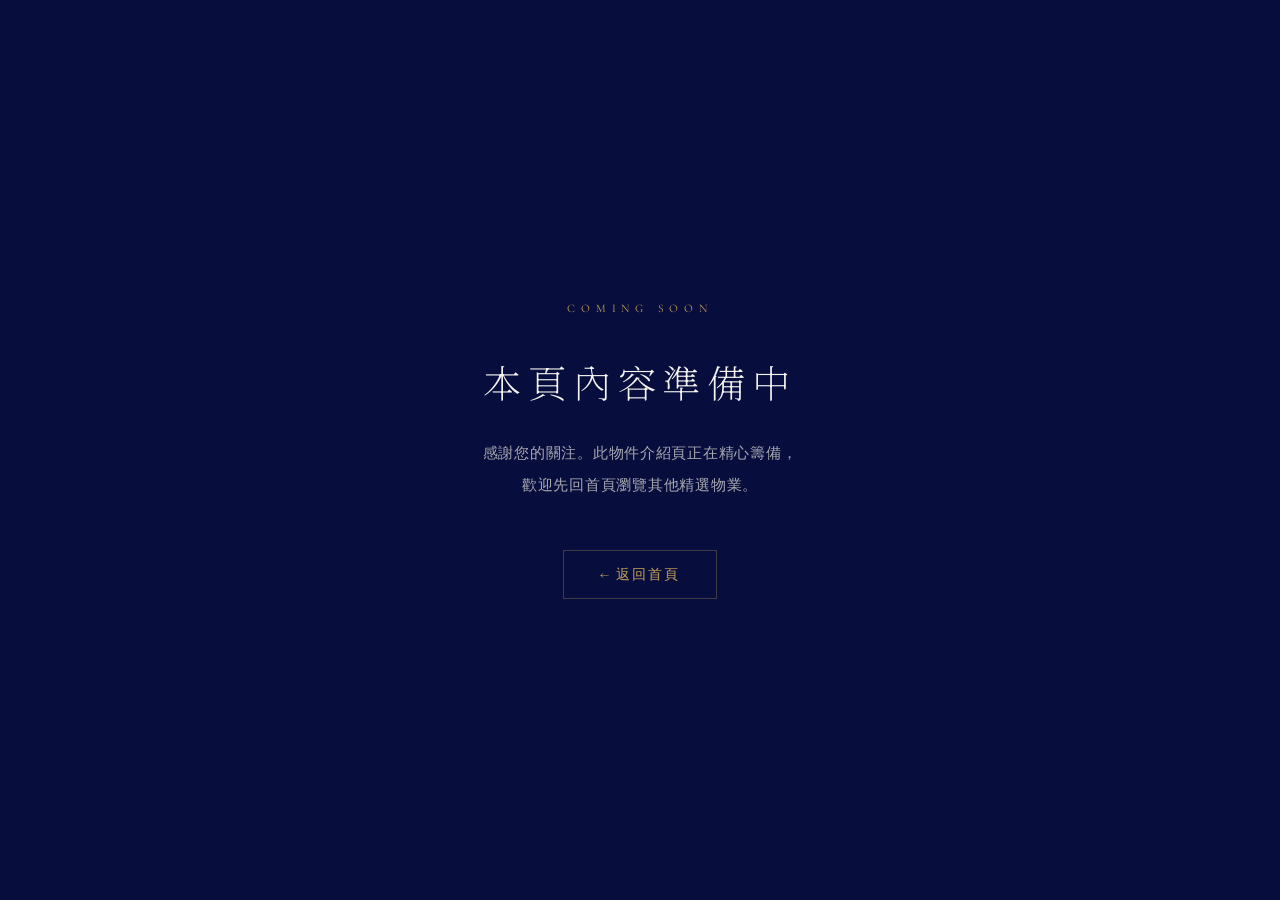
==== baotai/index.html @ d138c378 "Add files via upload" ====
<!DOCTYPE html>
<html lang="zh-Hant">
<head>
<meta charset="UTF-8">
<meta name="viewport" content="width=device-width, initial-scale=1.0">
<meta name="robots" content="noindex">
<title>準備中 — YUIMOM 精選物業</title>
<link rel="icon" href="../favicon.ico">
<link rel="preconnect" href="https://fonts.googleapis.com">
<link rel="preconnect" href="https://fonts.gstatic.com" crossorigin>
<link href="https://fonts.googleapis.com/css2?family=Noto+Serif+TC:wght@200;300;400&family=Cormorant+Garamond:wght@300;400&display=swap" rel="stylesheet">
<style>
  *,*::before,*::after{margin:0;padding:0;box-sizing:border-box}
  body{background:#070D3D;color:#e8e6e1;min-height:100vh;display:flex;align-items:center;justify-content:center;font-family:'Noto Serif TC',serif;text-align:center;padding:40px}
  .wrap{max-width:520px}
  .label{font-family:'Cormorant Garamond',serif;font-size:0.72rem;letter-spacing:0.5em;color:#c5a059;margin-bottom:36px}
  h1{font-weight:200;font-size:clamp(1.6rem,4vw,2.4rem);letter-spacing:0.18em;line-height:1.6;color:#f5f4f0;margin-bottom:24px}
  p{font-weight:200;font-size:0.92rem;line-height:2.2;color:#a8a8b0;letter-spacing:0.05em;margin-bottom:48px;font-family:'Noto Sans TC','PingFang TC',sans-serif}
  a{display:inline-block;font-family:'Cormorant Garamond',serif;font-size:0.88rem;letter-spacing:0.15em;color:#c5a059;text-decoration:none;border:1px solid rgba(197,160,89,0.3);padding:14px 36px;transition:all 0.4s}
  a:hover{background:rgba(197,160,89,0.08);border-color:#c5a059}
</style>
</head>
<body>
<div class="wrap">
  <div class="label">COMING SOON</div>
  <h1>本頁內容準備中</h1>
  <p>感謝您的關注。此物件介紹頁正在精心籌備，<br>歡迎先回首頁瀏覽其他精選物業。</p>
  <a href="../">← 返回首頁</a>
</div>
</body>
</html>
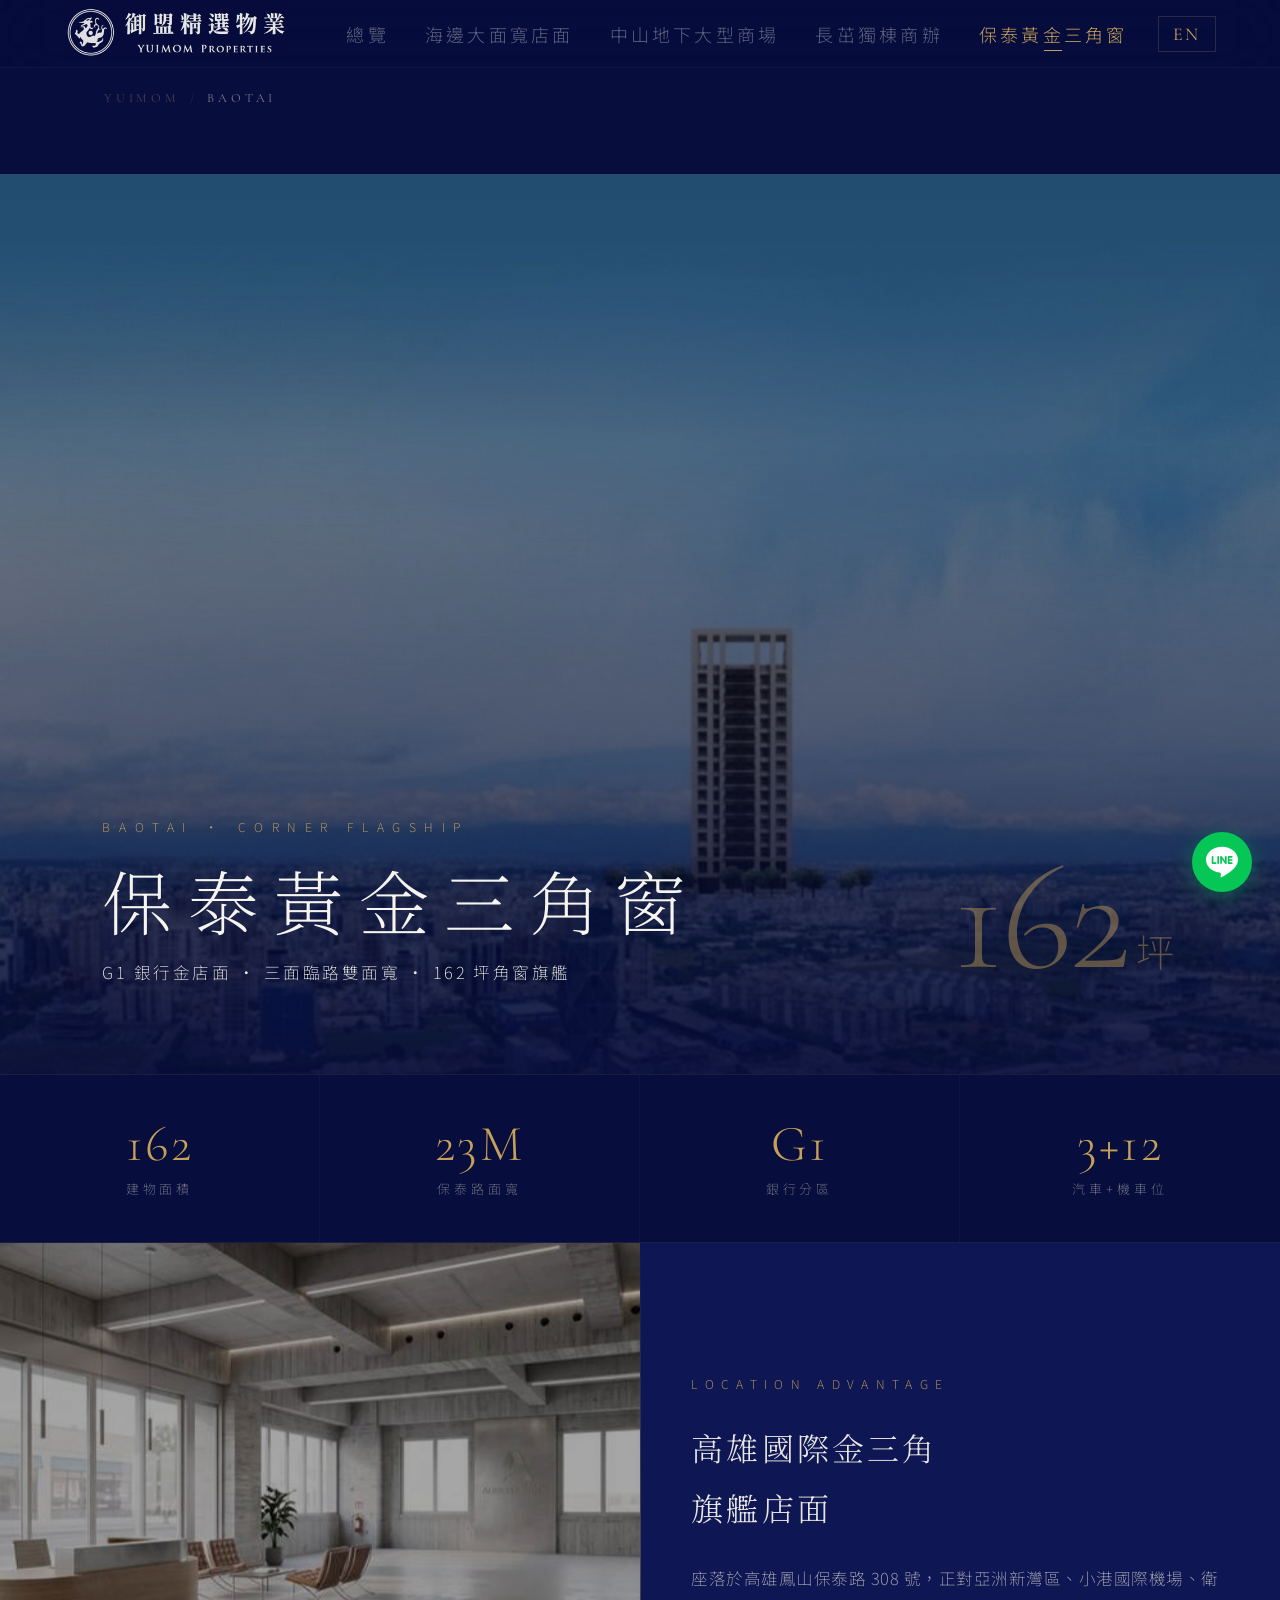
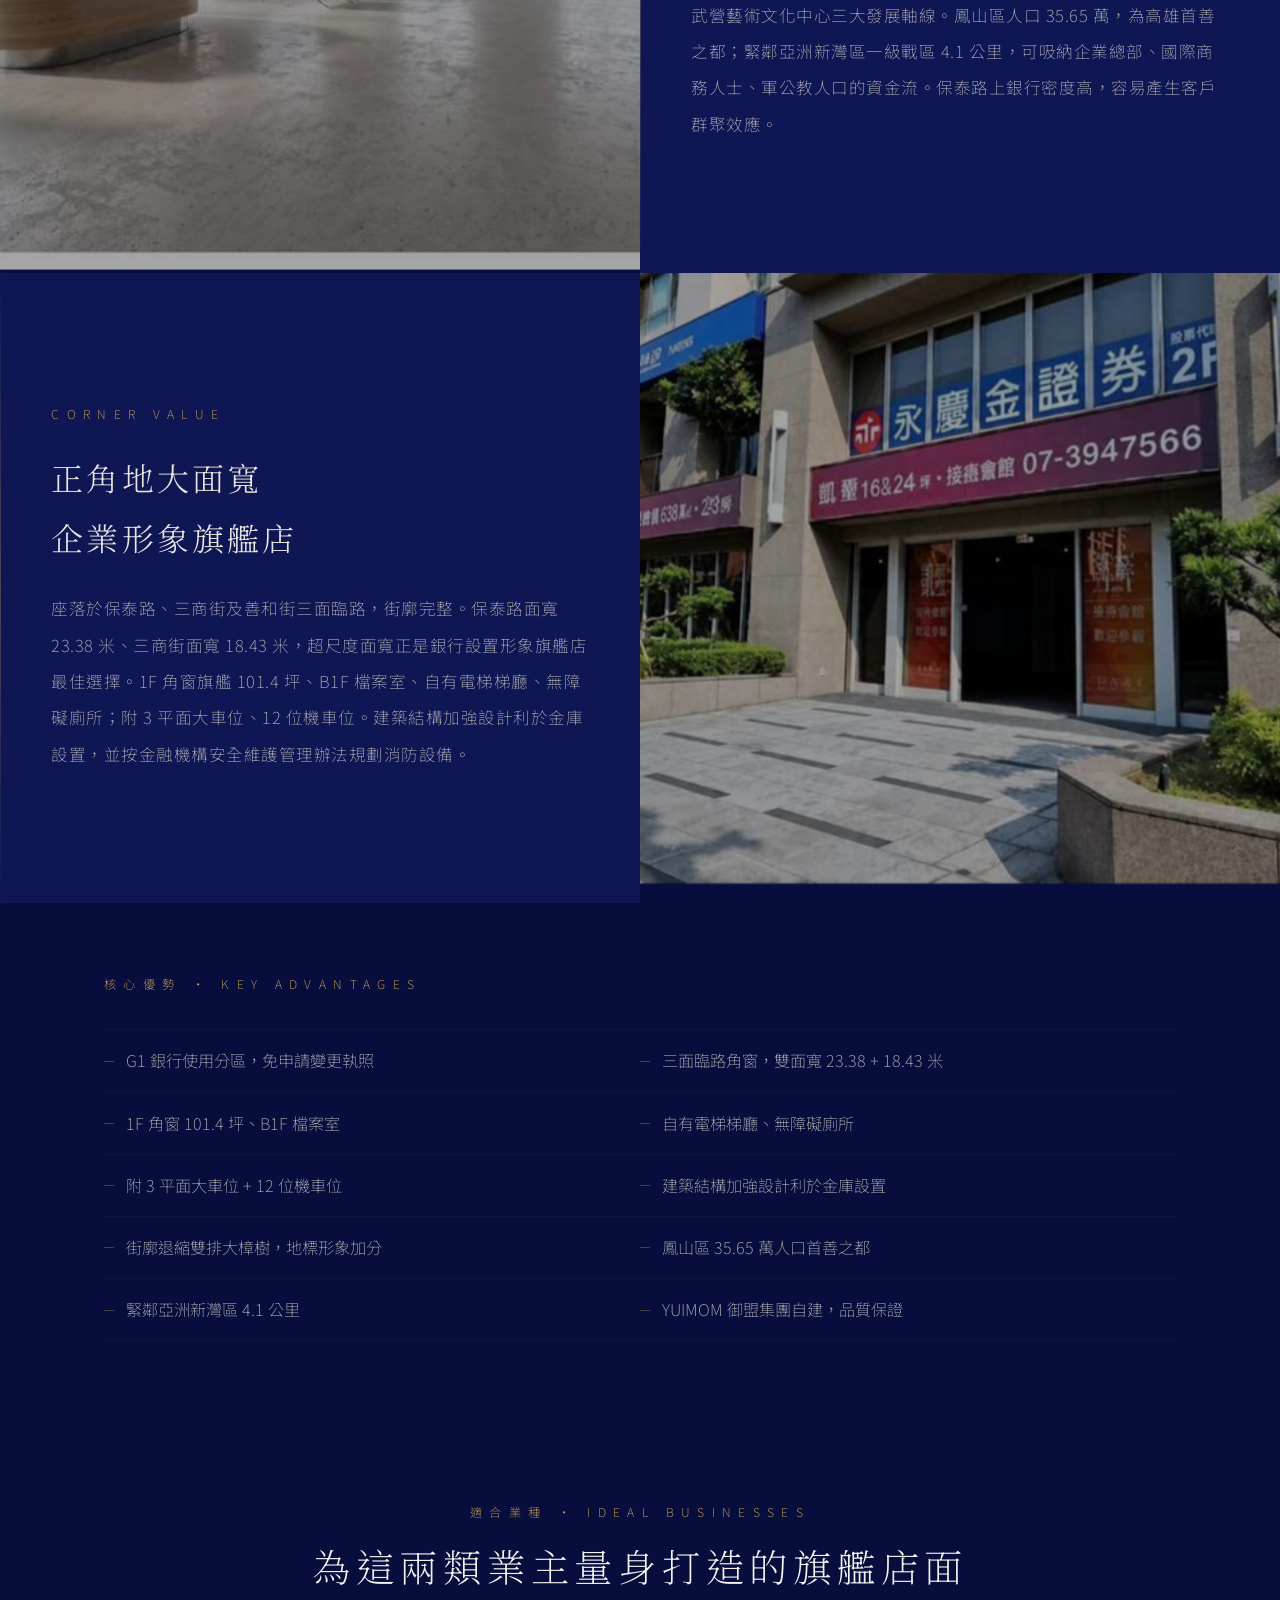
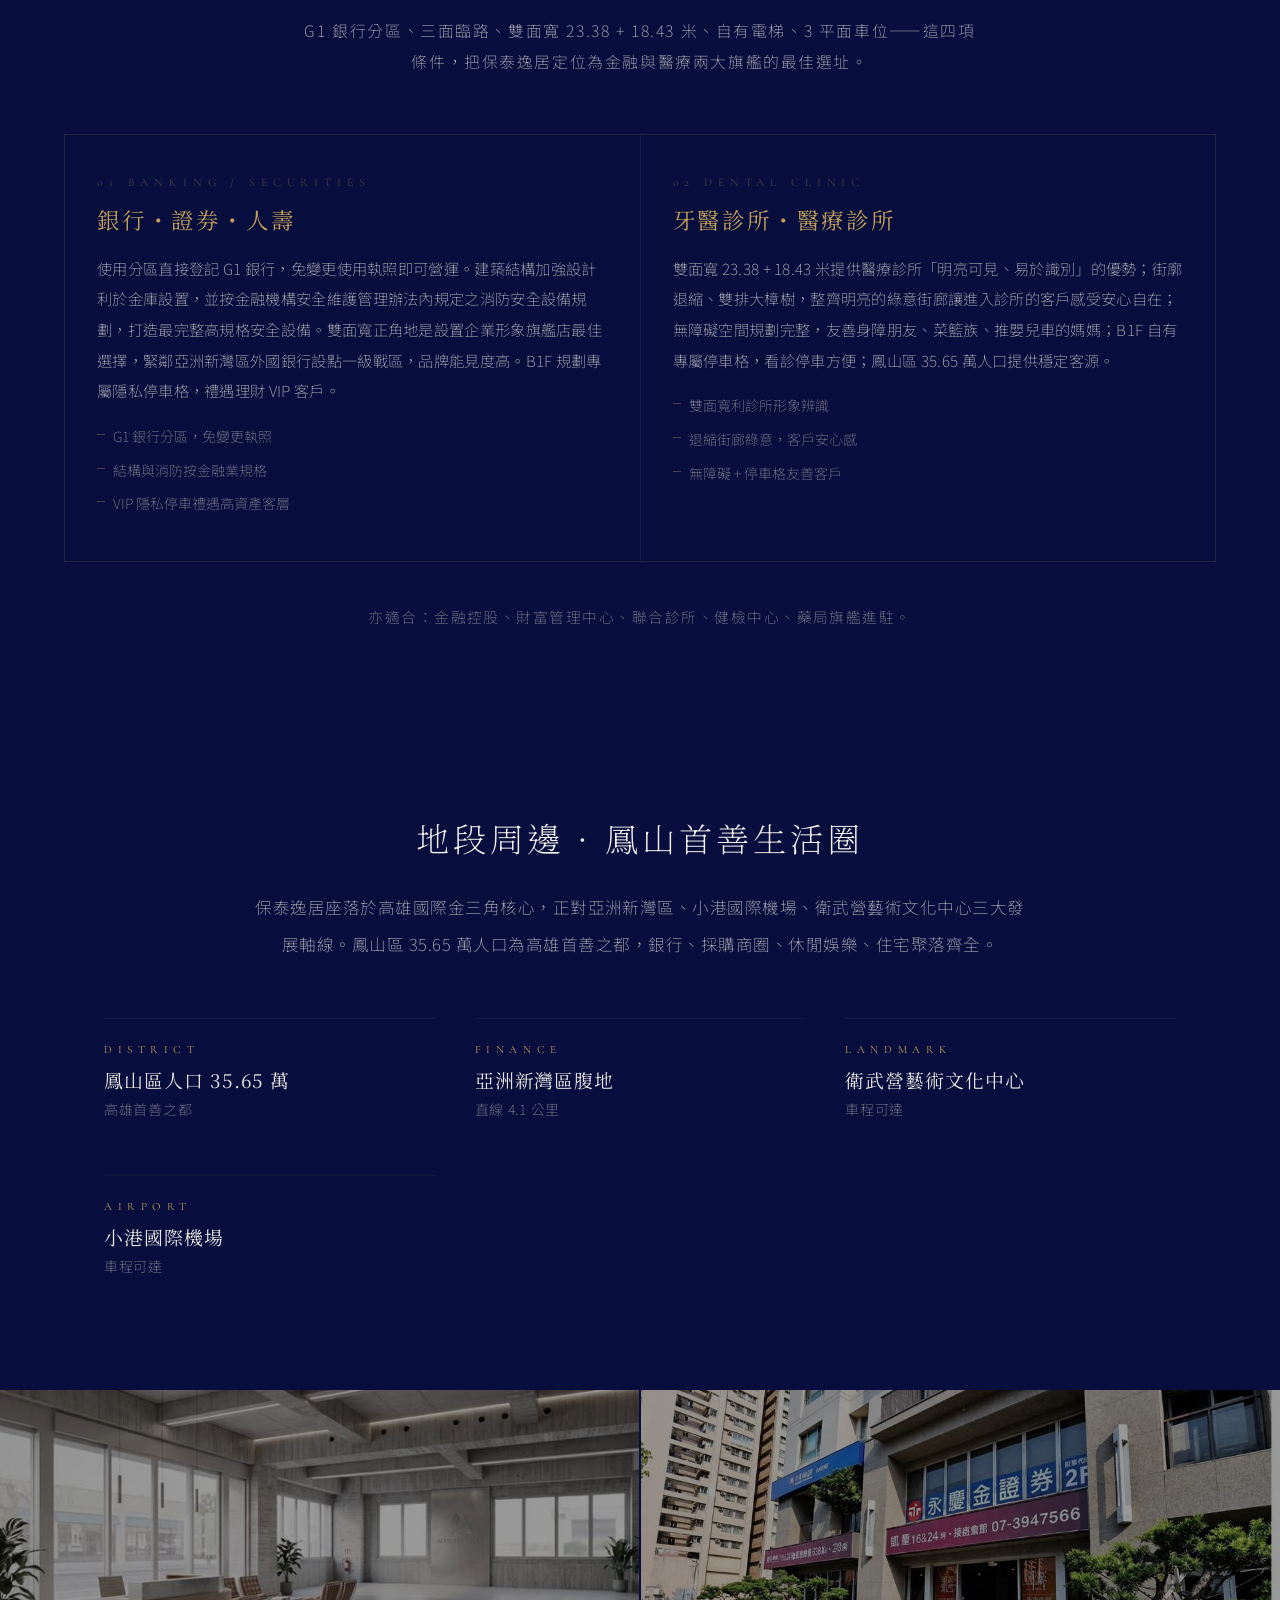
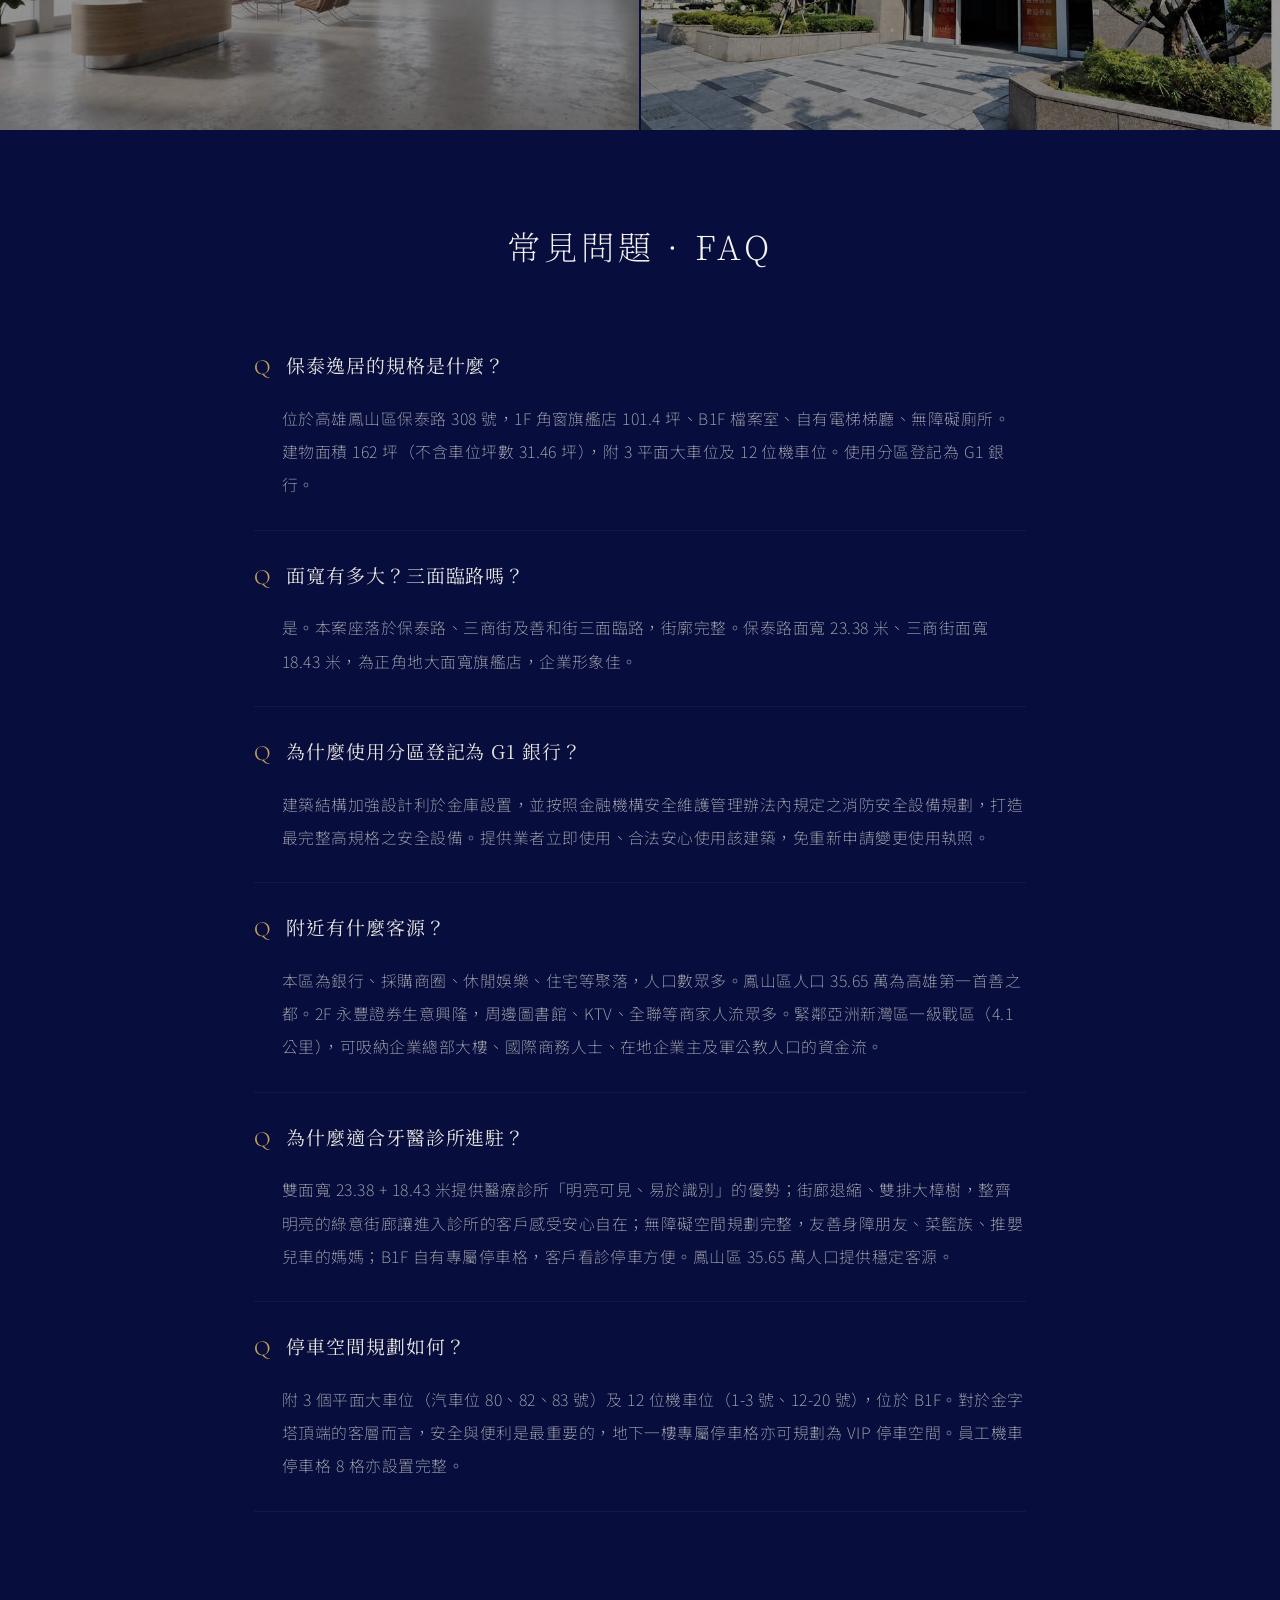
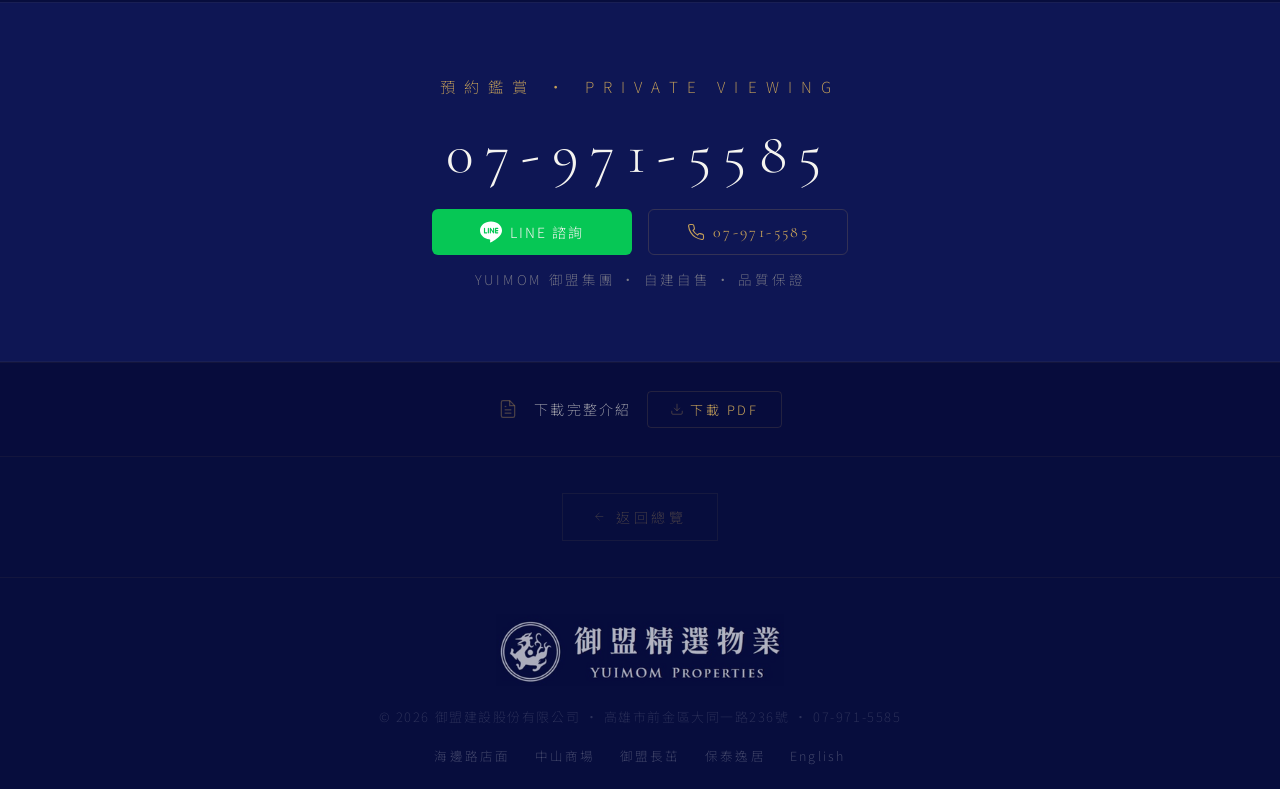
==== commit 11d47e7b: "Add files via upload" ====
--- a/baotai/index.html
+++ b/baotai/index.html
@@ -2,30 +2,320 @@
 <html lang="zh-Hant">
 <head>
 <meta charset="UTF-8">
+<script async src="https://www.googletagmanager.com/gtag/js?id=G-CNVHKR45CL"></script>
+<script>window.dataLayer=window.dataLayer||[];function gtag(){dataLayer.push(arguments);}gtag('js',new Date());gtag('config','G-CNVHKR45CL');</script>
 <meta name="viewport" content="width=device-width, initial-scale=1.0">
-<meta name="robots" content="noindex">
-<title>準備中 — YUIMOM 精選物業</title>
-<link rel="icon" href="../favicon.ico">
+<link rel="icon" href="../favicon.ico" sizes="32x32">
+<link rel="icon" href="../images/favicon-192.png" sizes="192x192" type="image/png">
+<link rel="apple-touch-icon" href="../images/apple-touch-icon.png">
+
+<title>保泰逸居 銀行金店面｜高雄鳳山 162 坪角窗旗艦 — YUIMOM 精選物業</title>
+<meta name="description" content="高雄鳳山區保泰路308號角窗旗艦店面，G1銀行使用分區、1F 101.4坪、B1F檔案室、專屬電梯、3 平面大車位 + 12 機車位。雙面寬（保泰路23.38米、三商街18.43米）、退縮街廊雙排樹、無障礙空間。為銀行、證券、保險、牙醫診所量身打造的雙面寬黃金店面。屋主自售 07-971-5585。">
+<meta name="keywords" content="高雄銀行店面,鳳山金店面,牙醫診所店面,鳳山保泰路,保泰逸居,雙面寬店面,角窗店面,G1銀行分區,亞洲新灣區腹地,小港機場,衛武營,證券保險店面">
+<link rel="canonical" href="https://yuimom.site/baotai/">
+<link rel="alternate" hreflang="zh-Hant" href="https://yuimom.site/baotai/">
+<link rel="alternate" hreflang="en" href="https://yuimom.site/en/baotai/">
+<link rel="alternate" hreflang="x-default" href="https://yuimom.site/baotai/">
+
+<meta property="og:type" content="article">
+<meta property="og:url" content="https://yuimom.site/baotai/">
+<meta property="og:title" content="保泰逸居 銀行金店面｜高雄鳳山 162 坪角窗旗艦">
+<meta property="og:description" content="高雄鳳山保泰路 308 號角窗旗艦，G1 銀行分區、雙面寬、退縮街廊。為銀行、證券、牙醫診所量身打造的黃金店面。">
+<meta property="og:image" content="https://yuimom.site/images/baotai.jpg">
+<meta property="og:image:width" content="1200">
+<meta property="og:image:height" content="630">
+<meta property="og:site_name" content="YUIMOM 精選物業">
+<meta property="og:locale" content="zh_TW">
+<meta name="twitter:card" content="summary_large_image">
+<meta name="twitter:image" content="https://yuimom.site/images/baotai.jpg">
+
 <link rel="preconnect" href="https://fonts.googleapis.com">
 <link rel="preconnect" href="https://fonts.gstatic.com" crossorigin>
-<link href="https://fonts.googleapis.com/css2?family=Noto+Serif+TC:wght@200;300;400&family=Cormorant+Garamond:wght@300;400&display=swap" rel="stylesheet">
-<style>
-  *,*::before,*::after{margin:0;padding:0;box-sizing:border-box}
-  body{background:#070D3D;color:#e8e6e1;min-height:100vh;display:flex;align-items:center;justify-content:center;font-family:'Noto Serif TC',serif;text-align:center;padding:40px}
-  .wrap{max-width:520px}
-  .label{font-family:'Cormorant Garamond',serif;font-size:0.72rem;letter-spacing:0.5em;color:#c5a059;margin-bottom:36px}
-  h1{font-weight:200;font-size:clamp(1.6rem,4vw,2.4rem);letter-spacing:0.18em;line-height:1.6;color:#f5f4f0;margin-bottom:24px}
-  p{font-weight:200;font-size:0.92rem;line-height:2.2;color:#a8a8b0;letter-spacing:0.05em;margin-bottom:48px;font-family:'Noto Sans TC','PingFang TC',sans-serif}
-  a{display:inline-block;font-family:'Cormorant Garamond',serif;font-size:0.88rem;letter-spacing:0.15em;color:#c5a059;text-decoration:none;border:1px solid rgba(197,160,89,0.3);padding:14px 36px;transition:all 0.4s}
-  a:hover{background:rgba(197,160,89,0.08);border-color:#c5a059}
-</style>
+<link href="https://fonts.googleapis.com/css2?family=Noto+Serif+TC:wght@200;300;400;500;600;700;900&family=Noto+Sans+TC:wght@100;200;300;400;500&family=Cormorant+Garamond:wght@300;400;500;600&display=swap" rel="stylesheet">
+<link rel="stylesheet" href="../assets/css/main.css">
+
+<script type="application/ld+json">
+{
+  "@context": "https://schema.org",
+  "@type": "Product",
+  "name": "保泰逸居 — 黃金三角窗店面",
+  "description": "高雄鳳山區保泰路308號角窗旗艦店面，G1銀行使用分區、建物面積162坪、雙面寬、3 平面大車位 + 12 機車位。",
+  "image": ["https://yuimom.site/images/baotai.jpg","https://yuimom.site/images/baotai3.jpg","https://yuimom.site/images/baotai4.jpg"],
+  "brand": {"@type":"Brand","name":"YUIMOM 御盟集團"},
+  "category": "商用不動產 / Commercial Real Estate",
+  "offers": {"@type":"Offer","url":"https://yuimom.site/baotai/","priceCurrency":"TWD","availability":"https://schema.org/InStock","seller":{"@type":"Organization","name":"御盟建設股份有限公司","telephone":"+886-7-971-5585"}}
+}
+</script>
+
+<script type="application/ld+json">
+{
+  "@context": "https://schema.org",
+  "@type": "BreadcrumbList",
+  "itemListElement": [
+    {"@type":"ListItem","position":1,"name":"首頁","item":"https://yuimom.site/"},
+    {"@type":"ListItem","position":2,"name":"保泰逸居 黃金三角窗","item":"https://yuimom.site/baotai/"}
+  ]
+}
+</script>
+
+<script type="application/ld+json">
+{
+  "@context": "https://schema.org",
+  "@type": "FAQPage",
+  "mainEntity": [
+    {"@type":"Question","name":"保泰逸居的規格是什麼？","acceptedAnswer":{"@type":"Answer","text":"位於高雄鳳山區保泰路308號，1F 角窗旗艦店 101.4 坪、B1F 檔案室、自有電梯梯廳、無障礙廁所。建物面積 162 坪（不含車位坪數 31.46 坪），附 3 平面大車位及 12 位機車位。使用分區登記為 G1 銀行。"}},
+    {"@type":"Question","name":"面寬有多大？三面臨路嗎？","acceptedAnswer":{"@type":"Answer","text":"是。本案座落於保泰路、三商街及善和街三面臨路，街廓完整。保泰路面寬 23.38 米、三商街面寬 18.43 米，為正角地大面寬旗艦店，企業形象佳。"}},
+    {"@type":"Question","name":"為什麼使用分區登記為 G1 銀行？","acceptedAnswer":{"@type":"Answer","text":"建築結構加強設計利於金庫設置，並按照金融機構安全維護管理辦法內規定之消防安全設備規劃，打造最完整高規格之安全設備。提供業者立即使用、合法安心使用該建築，免重新申請變更使用執照。"}},
+    {"@type":"Question","name":"附近有什麼客源？","acceptedAnswer":{"@type":"Answer","text":"本區為銀行、採購商圈、休閒娛樂、住宅等聚落，人口數眾多。鳳山區人口 35.65 萬為高雄第一首善之都。2F 永豐證券生意興隆，周邊圖書館、KTV、全聯等商家人流眾多。緊鄰亞洲新灣區一級戰區（4.1 公里），可吸納企業總部大樓、國際商務人士、在地企業主及軍公教人口的資金流。"}},
+    {"@type":"Question","name":"為什麼適合牙醫診所進駐？","acceptedAnswer":{"@type":"Answer","text":"雙面寬 23.38 + 18.43 米提供醫療診所「明亮可見、易於識別」的優勢；街廊退縮、雙排大樟樹，整齊明亮的綠意街廊讓進入診所的客戶感受安心自在；無障礙空間規劃完整，友善身障朋友、菜籃族、推嬰兒車的媽媽；B1F 自有專屬停車格，客戶看診停車方便。鳳山區 35.65 萬人口提供穩定客源。"}}
+  ]
+}
+</script>
 </head>
 <body>
-<div class="wrap">
-  <div class="label">COMING SOON</div>
-  <h1>本頁內容準備中</h1>
-  <p>感謝您的關注。此物件介紹頁正在精心籌備，<br>歡迎先回首頁瀏覽其他精選物業。</p>
-  <a href="../">← 返回首頁</a>
-</div>
+
+<nav class="nav" id="mainNav">
+  <a href="../" aria-label="YUIMOM 集團 首頁"><img class="nav-logo" src="../images/logo_nav.png" alt="YUIMOM 御盟集團"></a>
+  <div class="nav-toggle" id="navToggle" onclick="toggleMenu()"><span></span><span></span><span></span></div>
+  <div class="nav-right" id="navRight">
+    <div class="nav-links">
+      <a class="nav-link" href="../">總覽</a>
+      <a class="nav-link" href="../haiban/">海邊大面寬店面</a>
+      <a class="nav-link" href="../zhongshan/">中山地下大型商場</a>
+      <a class="nav-link" href="../changzhuo/">長茁獨棟商辦</a>
+      <a class="nav-link active" href="../baotai/">保泰黃金三角窗</a>
+    </div>
+    <a class="lang-btn" href="../en/baotai/" aria-label="Switch to English">EN</a>
+  </div>
+</nav>
+
+<main>
+
+<nav class="breadcrumb" aria-label="麵包屑">
+  <a href="../">YUIMOM</a><span class="sep">/</span>BAOTAI
+</nav>
+
+<section class="prop-hero">
+  <img class="prop-hero-img parallax-bg" src="../images/baotai.jpg" alt="保泰逸居 — 高雄鳳山保泰路308號 G1 銀行金店面">
+  <div class="prop-hero-overlay">
+    <div class="prop-overline">BAOTAI  ·  CORNER FLAGSHIP</div>
+    <h1 class="prop-title">保泰黃金三角窗</h1>
+    <p class="prop-tagline">G1 銀行金店面 · 三面臨路雙面寬 · 162 坪角窗旗艦</p>
+  </div>
+  <div class="prop-hero-stat"><div class="big-num">162<span class="big-unit">坪</span></div></div>
+</section>
+
+<div class="prop-body">
+
+<div class="stats-strip">
+  <div class="stat-cell reveal reveal-up"><div class="stat-num">162</div><div class="stat-label">建物面積</div></div>
+  <div class="stat-cell reveal reveal-up"><div class="stat-num">23M</div><div class="stat-label">保泰路面寬</div></div>
+  <div class="stat-cell reveal reveal-up"><div class="stat-num">G1</div><div class="stat-label">銀行分區</div></div>
+  <div class="stat-cell reveal reveal-up"><div class="stat-num">3+12</div><div class="stat-label">汽車+機車位</div></div>
+</div>
+
+<div class="invite-block">
+  <div class="invite-image"><img class="parallax-bg" src="../images/baotai3.jpg" alt="保泰逸居 外觀 — 角窗旗艦店面"></div>
+  <div class="invite-text">
+    <div class="invite-label reveal reveal-up">LOCATION ADVANTAGE</div>
+    <h2 class="invite-heading reveal reveal-up">高雄國際金三角<br>旗艦店面</h2>
+    <p class="invite-body reveal reveal-up">座落於高雄鳳山保泰路 308 號，正對亞洲新灣區、小港國際機場、衛武營藝術文化中心三大發展軸線。鳳山區人口 35.65 萬，為高雄首善之都；緊鄰亞洲新灣區一級戰區 4.1 公里，可吸納企業總部、國際商務人士、軍公教人口的資金流。保泰路上銀行密度高，容易產生客戶群聚效應。</p>
+  </div>
+</div>
+
+<div class="invite-block">
+  <div class="invite-text">
+    <div class="invite-label reveal reveal-up">CORNER VALUE</div>
+    <h2 class="invite-heading reveal reveal-up">正角地大面寬<br>企業形象旗艦店</h2>
+    <p class="invite-body reveal reveal-up">座落於保泰路、三商街及善和街三面臨路，街廓完整。保泰路面寬 23.38 米、三商街面寬 18.43 米，超尺度面寬正是銀行設置形象旗艦店最佳選擇。1F 角窗旗艦 101.4 坪、B1F 檔案室、自有電梯梯廳、無障礙廁所；附 3 平面大車位、12 位機車位。建築結構加強設計利於金庫設置，並按金融機構安全維護管理辦法規劃消防設備。</p>
+  </div>
+  <div class="invite-image"><img class="parallax-bg" src="../images/baotai4.jpg" alt="保泰逸居 — 1F 角窗 101.4 坪室內空間"></div>
+</div>
+
+<div class="highlights-section">
+  <div class="highlights-title reveal reveal-up">核心優勢  ·  KEY ADVANTAGES</div>
+  <div class="hl-grid">
+    <div class="hl-item reveal reveal-up">G1 銀行使用分區，免申請變更執照</div>
+    <div class="hl-item reveal reveal-up">三面臨路角窗，雙面寬 23.38 + 18.43 米</div>
+    <div class="hl-item reveal reveal-up">1F 角窗 101.4 坪、B1F 檔案室</div>
+    <div class="hl-item reveal reveal-up">自有電梯梯廳、無障礙廁所</div>
+    <div class="hl-item reveal reveal-up">附 3 平面大車位 + 12 位機車位</div>
+    <div class="hl-item reveal reveal-up">建築結構加強設計利於金庫設置</div>
+    <div class="hl-item reveal reveal-up">街廓退縮雙排大樟樹，地標形象加分</div>
+    <div class="hl-item reveal reveal-up">鳳山區 35.65 萬人口首善之都</div>
+    <div class="hl-item reveal reveal-up">緊鄰亞洲新灣區 4.1 公里</div>
+    <div class="hl-item reveal reveal-up">YUIMOM 御盟集團自建，品質保證</div>
+  </div>
+</div>
+
+<!-- ★ 適合業種 -->
+<section class="usecase-section">
+  <div class="usecase-head">
+    <div class="highlights-title reveal reveal-up">適合業種  ·  IDEAL BUSINESSES</div>
+    <h2 class="reveal reveal-up">為這兩類業主量身打造的旗艦店面</h2>
+    <p class="reveal reveal-up">G1 銀行分區、三面臨路、雙面寬 23.38 + 18.43 米、自有電梯、3 平面車位——這四項條件，把保泰逸居定位為金融與醫療兩大旗艦的最佳選址。</p>
+  </div>
+
+  <div class="usecase-grid">
+    <div class="usecase-card reveal reveal-up">
+      <div class="uc-icon">01  BANKING / SECURITIES</div>
+      <h3>銀行・證券・人壽</h3>
+      <p>使用分區直接登記 G1 銀行，免變更使用執照即可營運。建築結構加強設計利於金庫設置，並按金融機構安全維護管理辦法內規定之消防安全設備規劃，打造最完整高規格安全設備。雙面寬正角地是設置企業形象旗艦店最佳選擇，緊鄰亞洲新灣區外國銀行設點一級戰區，品牌能見度高。B1F 規劃專屬隱私停車格，禮遇理財 VIP 客戶。</p>
+      <ul>
+        <li>G1 銀行分區，免變更執照</li>
+        <li>結構與消防按金融業規格</li>
+        <li>VIP 隱私停車禮遇高資產客層</li>
+      </ul>
+    </div>
+
+    <div class="usecase-card reveal reveal-up">
+      <div class="uc-icon">02  DENTAL CLINIC</div>
+      <h3>牙醫診所・醫療診所</h3>
+      <p>雙面寬 23.38 + 18.43 米提供醫療診所「明亮可見、易於識別」的優勢；街廓退縮、雙排大樟樹，整齊明亮的綠意街廊讓進入診所的客戶感受安心自在；無障礙空間規劃完整，友善身障朋友、菜籃族、推嬰兒車的媽媽；B1F 自有專屬停車格，看診停車方便；鳳山區 35.65 萬人口提供穩定客源。</p>
+      <ul>
+        <li>雙面寬利診所形象辨識</li>
+        <li>退縮街廊綠意，客戶安心感</li>
+        <li>無障礙 + 停車格友善客戶</li>
+      </ul>
+    </div>
+  </div>
+
+  <p class="reveal reveal-up" style="text-align:center;margin-top:40px;font-size:0.82rem;letter-spacing:0.1em;color:var(--steel);line-height:2;font-weight:200">亦適合：金融控股、財富管理中心、聯合診所、健檢中心、藥局旗艦進駐。</p>
+</section>
+
+<section class="location-section">
+  <h2 class="reveal reveal-up">地段周邊  ·  鳳山首善生活圈</h2>
+  <p class="location-intro reveal reveal-up">保泰逸居座落於高雄國際金三角核心，正對亞洲新灣區、小港國際機場、衛武營藝術文化中心三大發展軸線。鳳山區 35.65 萬人口為高雄首善之都，銀行、採購商圈、休閒娛樂、住宅聚落齊全。</p>
+
+  <div class="location-grid">
+    <div class="loc-item">
+      <div class="loc-label">DISTRICT</div>
+      <div class="loc-name">鳳山區人口 35.65 萬</div>
+      <div class="loc-dist">高雄首善之都</div>
+    </div>
+    <div class="loc-item">
+      <div class="loc-label">FINANCE</div>
+      <div class="loc-name">亞洲新灣區腹地</div>
+      <div class="loc-dist">直線 4.1 公里</div>
+    </div>
+    <div class="loc-item">
+      <div class="loc-label">LANDMARK</div>
+      <div class="loc-name">衛武營藝術文化中心</div>
+      <div class="loc-dist">車程可達</div>
+    </div>
+    <div class="loc-item">
+      <div class="loc-label">AIRPORT</div>
+      <div class="loc-name">小港國際機場</div>
+      <div class="loc-dist">車程可達</div>
+    </div>
+  </div>
+</section>
+
+<div class="gallery-full">
+  <img src="../images/baotai3.jpg" alt="保泰逸居 外觀街景" loading="lazy" class="reveal reveal-left">
+  <img src="../images/baotai4.jpg" alt="保泰逸居 內部空間實況" loading="lazy" class="reveal reveal-right">
+</div>
+
+<section class="faq-section">
+  <h2 class="reveal reveal-up">常見問題  ·  FAQ</h2>
+
+  <div class="faq-item reveal reveal-up">
+    <div class="faq-q">保泰逸居的規格是什麼？</div>
+    <p class="faq-a">位於高雄鳳山區保泰路 308 號，1F 角窗旗艦店 101.4 坪、B1F 檔案室、自有電梯梯廳、無障礙廁所。建物面積 162 坪（不含車位坪數 31.46 坪），附 3 平面大車位及 12 位機車位。使用分區登記為 G1 銀行。</p>
+  </div>
+
+  <div class="faq-item reveal reveal-up">
+    <div class="faq-q">面寬有多大？三面臨路嗎？</div>
+    <p class="faq-a">是。本案座落於保泰路、三商街及善和街三面臨路，街廓完整。保泰路面寬 23.38 米、三商街面寬 18.43 米，為正角地大面寬旗艦店，企業形象佳。</p>
+  </div>
+
+  <div class="faq-item reveal reveal-up">
+    <div class="faq-q">為什麼使用分區登記為 G1 銀行？</div>
+    <p class="faq-a">建築結構加強設計利於金庫設置，並按照金融機構安全維護管理辦法內規定之消防安全設備規劃，打造最完整高規格之安全設備。提供業者立即使用、合法安心使用該建築，免重新申請變更使用執照。</p>
+  </div>
+
+  <div class="faq-item reveal reveal-up">
+    <div class="faq-q">附近有什麼客源？</div>
+    <p class="faq-a">本區為銀行、採購商圈、休閒娛樂、住宅等聚落，人口數眾多。鳳山區人口 35.65 萬為高雄第一首善之都。2F 永豐證券生意興隆，周邊圖書館、KTV、全聯等商家人流眾多。緊鄰亞洲新灣區一級戰區（4.1 公里），可吸納企業總部大樓、國際商務人士、在地企業主及軍公教人口的資金流。</p>
+  </div>
+
+  <div class="faq-item reveal reveal-up">
+    <div class="faq-q">為什麼適合牙醫診所進駐？</div>
+    <p class="faq-a">雙面寬 23.38 + 18.43 米提供醫療診所「明亮可見、易於識別」的優勢；街廊退縮、雙排大樟樹，整齊明亮的綠意街廊讓進入診所的客戶感受安心自在；無障礙空間規劃完整，友善身障朋友、菜籃族、推嬰兒車的媽媽；B1F 自有專屬停車格，客戶看診停車方便。鳳山區 35.65 萬人口提供穩定客源。</p>
+  </div>
+
+  <div class="faq-item reveal reveal-up">
+    <div class="faq-q">停車空間規劃如何？</div>
+    <p class="faq-a">附 3 個平面大車位（汽車位 80、82、83 號）及 12 位機車位（1-3 號、12-20 號），位於 B1F。對於金字塔頂端的客層而言，安全與便利是最重要的，地下一樓專屬停車格亦可規劃為 VIP 停車空間。員工機車停車格 8 格亦設置完整。</p>
+  </div>
+</section>
+
+<div class="cta-section">
+  <div class="cta-label">預約鑑賞  ·  PRIVATE VIEWING</div>
+  <a href="tel:07-971-5585" style="font-family:var(--eng);font-size:clamp(2.2rem,4.5vw,3.2rem);font-weight:300;letter-spacing:0.2em;color:var(--white);text-decoration:none;display:block;margin-bottom:10px">07-971-5585</a>
+  <div class="cta-actions">
+    <a href="https://lin.ee/XohJVp8" target="_blank" rel="noopener" class="cta-line">
+      <svg viewBox="0 0 24 24" fill="white"><path d="M19.365 9.863c.349 0 .63.285.63.631 0 .345-.281.63-.63.63H17.61v1.125h1.755c.349 0 .63.283.63.63 0 .344-.281.629-.63.629h-2.386c-.345 0-.627-.285-.627-.629V8.108c0-.345.282-.63.63-.63h2.386c.346 0 .627.285.627.63 0 .349-.281.63-.63.63H17.61v1.125h1.755zm-3.855 3.016c0 .27-.174.51-.432.596-.064.021-.133.031-.199.031-.211 0-.391-.09-.51-.25l-2.443-3.317v2.94c0 .344-.279.629-.631.629-.346 0-.626-.285-.626-.629V8.108c0-.27.173-.51.43-.595.06-.023.136-.033.194-.033.195 0 .375.104.495.254l2.462 3.33V8.108c0-.345.282-.63.63-.63.345 0 .63.285.63.63v4.771zm-5.741 0c0 .344-.282.629-.631.629-.345 0-.627-.285-.627-.629V8.108c0-.345.282-.63.63-.63.346 0 .628.285.628.63v4.771zm-2.466.629H4.917c-.345 0-.63-.285-.63-.629V8.108c0-.345.285-.63.63-.63.348 0 .63.285.63.63v4.141h1.756c.348 0 .629.283.629.63 0 .344-.282.629-.629.629M24 10.314C24 4.943 18.615.572 12 .572S0 4.943 0 10.314c0 4.811 4.27 8.842 10.035 9.608.391.082.923.258 1.058.59.12.301.079.766.038 1.08l-.164 1.02c-.045.301-.24 1.186 1.049.645 1.291-.539 6.916-4.078 9.436-6.975C23.176 14.393 24 12.458 24 10.314"/></svg>
+      <span>LINE 諮詢</span>
+    </a>
+    <a href="tel:07-971-5585" class="cta-tel">
+      <svg viewBox="0 0 24 24" fill="none" stroke="currentColor" stroke-width="1.5"><path d="M22 16.92v3a2 2 0 01-2.18 2 19.79 19.79 0 01-8.63-3.07 19.5 19.5 0 01-6-6 19.79 19.79 0 01-3.07-8.67A2 2 0 014.11 2h3a2 2 0 012 1.72c.127.96.361 1.903.7 2.81a2 2 0 01-.45 2.11L8.09 9.91a16 16 0 006 6l1.27-1.27a2 2 0 012.11-.45c.907.339 1.85.573 2.81.7A2 2 0 0122 16.92z"/></svg>
+      <span>07-971-5585</span>
+    </a>
+  </div>
+  <div class="cta-note">YUIMOM 御盟集團  ·  自建自售  ·  品質保證</div>
+</div>
+
+<div class="pdf-bar">
+  <div class="pdf-bar-inner">
+    <svg viewBox="0 0 24 24" fill="none" stroke="currentColor" stroke-width="1.5"><path d="M14 2H6a2 2 0 00-2 2v16a2 2 0 002 2h12a2 2 0 002-2V8z"/><polyline points="14 2 14 8 20 8"/><line x1="16" y1="13" x2="8" y2="13"/><line x1="16" y1="17" x2="8" y2="17"/><polyline points="10 9 9 9 8 9"/></svg>
+    <span class="pdf-bar-label">下載完整介紹</span>
+    <a href="../pdf/baotai.pdf" target="_blank" rel="noopener" class="pdf-bar-btn">
+      <svg viewBox="0 0 24 24" fill="none" stroke="currentColor" stroke-width="1.5"><path d="M21 15v4a2 2 0 01-2 2H5a2 2 0 01-2-2v-4"/><polyline points="7 10 12 15 17 10"/><line x1="12" y1="15" x2="12" y2="3"/></svg>
+      <span>下載 PDF</span>
+    </a>
+  </div>
+</div>
+
+<div class="back-nav">
+  <a class="back-btn" href="../">
+    <svg viewBox="0 0 24 24" fill="none" stroke="currentColor" stroke-width="1"><path d="M19 12H5M12 19l-7-7 7-7"/></svg>
+    <span>返回總覽</span>
+  </a>
+</div>
+
+</div>
+</main>
+
+<div class="mobile-cta-bar" role="navigation" aria-label="快速聯絡">
+  <div class="mobile-cta-bar-inner">
+    <a href="tel:07-971-5585" class="mcta-tel" aria-label="電話 07-971-5585">
+      <svg viewBox="0 0 24 24" fill="none" stroke="currentColor" stroke-width="1.5"><path d="M22 16.92v3a2 2 0 01-2.18 2 19.79 19.79 0 01-8.63-3.07 19.5 19.5 0 01-6-6 19.79 19.79 0 01-3.07-8.67A2 2 0 014.11 2h3a2 2 0 012 1.72c.127.96.361 1.903.7 2.81a2 2 0 01-.45 2.11L8.09 9.91a16 16 0 006 6l1.27-1.27a2 2 0 012.11-.45c.907.339 1.85.573 2.81.7A2 2 0 0122 16.92z"/></svg>
+      <span>立即洽詢</span>
+    </a>
+    <a href="https://lin.ee/XohJVp8" target="_blank" rel="noopener" class="mcta-line" aria-label="LINE 諮詢">
+      <svg viewBox="0 0 24 24" fill="white"><path d="M19.365 9.863c.349 0 .63.285.63.631 0 .345-.281.63-.63.63H17.61v1.125h1.755c.349 0 .63.283.63.63 0 .344-.281.629-.63.629h-2.386c-.345 0-.627-.285-.627-.629V8.108c0-.345.282-.63.63-.63h2.386c.346 0 .627.285.627.63 0 .349-.281.63-.63.63H17.61v1.125h1.755zm-3.855 3.016c0 .27-.174.51-.432.596-.064.021-.133.031-.199.031-.211 0-.391-.09-.51-.25l-2.443-3.317v2.94c0 .344-.279.629-.631.629-.346 0-.626-.285-.626-.629V8.108c0-.27.173-.51.43-.595.06-.023.136-.033.194-.033.195 0 .375.104.495.254l2.462 3.33V8.108c0-.345.282-.63.63-.63.345 0 .63.285.63.63v4.771zm-5.741 0c0 .344-.282.629-.631.629-.345 0-.627-.285-.627-.629V8.108c0-.345.282-.63.63-.63.346 0 .628.285.628.63v4.771zm-2.466.629H4.917c-.345 0-.63-.285-.63-.629V8.108c0-.345.285-.63.63-.63.348 0 .63.285.63.63v4.141h1.756c.348 0 .629.283.629.63 0 .344-.282.629-.629.629M24 10.314C24 4.943 18.615.572 12 .572S0 4.943 0 10.314c0 4.811 4.27 8.842 10.035 9.608.391.082.923.258 1.058.59.12.301.079.766.038 1.08l-.164 1.02c-.045.301-.24 1.186 1.049.645 1.291-.539 6.916-4.078 9.436-6.975C23.176 14.393 24 12.458 24 10.314"/></svg>
+      <span>LINE 諮詢</span>
+    </a>
+  </div>
+</div>
+
+<a href="https://lin.ee/XohJVp8" target="_blank" rel="noopener" class="line-float" aria-label="LINE">
+  <svg viewBox="0 0 24 24" fill="white"><path d="M19.365 9.863c.349 0 .63.285.63.631 0 .345-.281.63-.63.63H17.61v1.125h1.755c.349 0 .63.283.63.63 0 .344-.281.629-.63.629h-2.386c-.345 0-.627-.285-.627-.629V8.108c0-.345.282-.63.63-.63h2.386c.346 0 .627.285.627.63 0 .349-.281.63-.63.63H17.61v1.125h1.755zm-3.855 3.016c0 .27-.174.51-.432.596-.064.021-.133.031-.199.031-.211 0-.391-.09-.51-.25l-2.443-3.317v2.94c0 .344-.279.629-.631.629-.346 0-.626-.285-.626-.629V8.108c0-.27.173-.51.43-.595.06-.023.136-.033.194-.033.195 0 .375.104.495.254l2.462 3.33V8.108c0-.345.282-.63.63-.63.345 0 .63.285.63.63v4.771zm-5.741 0c0 .344-.282.629-.631.629-.345 0-.627-.285-.627-.629V8.108c0-.345.282-.63.63-.63.346 0 .628.285.628.63v4.771zm-2.466.629H4.917c-.345 0-.63-.285-.63-.629V8.108c0-.345.285-.63.63-.63.348 0 .63.285.63.63v4.141h1.756c.348 0 .629.283.629.63 0 .344-.282.629-.629.629M24 10.314C24 4.943 18.615.572 12 .572S0 4.943 0 10.314c0 4.811 4.27 8.842 10.035 9.608.391.082.923.258 1.058.59.12.301.079.766.038 1.08l-.164 1.02c-.045.301-.24 1.186 1.049.645 1.291-.539 6.916-4.078 9.436-6.975C23.176 14.393 24 12.458 24 10.314"/></svg>
+</a>
+
+<footer class="footer">
+  <img class="footer-logo" src="../images/logo_nav.png" alt="YUIMOM 御盟集團">
+  <div class="footer-copy">© 2026 御盟建設股份有限公司  ·  高雄市前金區大同一路236號  ·  07-971-5585</div>
+  <div class="footer-links">
+    <a href="../haiban/">海邊路店面</a>
+    <a href="../zhongshan/">中山商場</a>
+    <a href="../changzhuo/">御盟長茁</a>
+    <a href="../baotai/">保泰逸居</a>
+    <a href="../en/baotai/">English</a>
+  </div>
+</footer>
+
+<script src="../assets/js/main.js"></script>
 </body>
 </html>
--- a/assets/css/main.css
+++ b/assets/css/main.css
@@ -0,0 +1,263 @@
+/* ═══════════════════════════════════════════════════════════════
+   御盟精選物業 YUIMOM Properties
+   主樣式表 — 沿用原 index.html 內嵌樣式 + 新元件
+   ═══════════════════════════════════════════════════════════════ */
+
+*,*::before,*::after{margin:0;padding:0;box-sizing:border-box}
+
+:root{
+  --navy:#070D3D;--navy-90:rgba(7,13,61,0.92);--navy-light:#0e1654;
+  --gold:#c5a059;--gold-dim:rgba(197,160,89,0.35);
+  --white:#f5f4f0;--off-white:#e8e6e1;--pale:#ccc;--silver:#a8a8b0;--steel:#7a7a88;
+  --serif:'Noto Serif TC','Cormorant Garamond',serif;
+  --sans:'Noto Sans TC',sans-serif;
+  --eng:'Cormorant Garamond',serif;
+  --ease:cubic-bezier(0.16,1,0.3,1);--ease-out:cubic-bezier(0.22,0.61,0.36,1);
+}
+
+html{scroll-behavior:smooth;font-size:18px;background:var(--navy)}
+body{font-family:var(--sans);background:var(--navy);color:var(--pale);overflow-x:hidden;-webkit-font-smoothing:antialiased}
+::selection{background:var(--gold);color:var(--navy)}
+::-webkit-scrollbar{width:4px}
+::-webkit-scrollbar-track{background:var(--navy)}
+::-webkit-scrollbar-thumb{background:var(--gold-dim)}
+
+/* ═══ NAV ═══ */
+.nav{position:fixed;top:0;left:0;right:0;z-index:9999;display:flex;align-items:center;justify-content:space-between;padding:0 clamp(20px,5vw,80px);height:68px;background:rgba(7,13,61,0.55);backdrop-filter:blur(32px);-webkit-backdrop-filter:blur(32px);border-bottom:1px solid rgba(197,160,89,0.06);transition:all 0.6s var(--ease)}
+.nav.scrolled{background:var(--navy-90);border-bottom-color:rgba(197,160,89,0.12)}
+.nav-logo{height:56px;width:auto;object-fit:contain;cursor:pointer;opacity:0.92;transition:opacity 0.3s;flex-shrink:0}
+.nav-logo:hover{opacity:1}
+.nav-right{display:flex;align-items:center;gap:0}
+.nav-links{display:flex;gap:0;align-items:center}
+.nav-link{font-family:var(--sans);font-size:18px;font-weight:300;letter-spacing:0.18em;color:rgba(200,200,210,0.45);text-decoration:none;padding:24px 18px;position:relative;cursor:pointer;transition:color 0.5s var(--ease)}
+.nav-link:hover,.nav-link.active{color:var(--gold)}
+.nav-link::after{content:'';position:absolute;bottom:20px;left:50%;width:0;height:1px;background:var(--gold);transform:translateX(-50%);transition:width 0.6s var(--ease)}
+.nav-link.active::after{width:18px}
+.lang-btn{font-family:var(--eng);font-size:18px;font-weight:400;letter-spacing:0.15em;color:var(--gold);background:none;border:1px solid rgba(197,160,89,0.2);padding:6px 14px;cursor:pointer;margin-left:12px;transition:all 0.4s var(--ease);white-space:nowrap;text-decoration:none;display:inline-block}
+.lang-btn:hover{background:rgba(197,160,89,0.08);border-color:var(--gold)}
+.nav-toggle{display:none;flex-direction:column;gap:6px;cursor:pointer;padding:10px}
+.nav-toggle span{display:block;width:22px;height:1px;background:var(--gold);transition:all 0.4s var(--ease)}
+.nav-toggle.open span:nth-child(1){transform:rotate(45deg) translate(5px,5px)}
+.nav-toggle.open span:nth-child(2){opacity:0}
+.nav-toggle.open span:nth-child(3){transform:rotate(-45deg) translate(5px,-5px)}
+@media(max-width:768px){
+  .nav-toggle{display:flex}
+  .nav-right{position:fixed;top:68px;left:0;right:0;flex-direction:column;background:var(--navy-90);backdrop-filter:blur(32px);padding:10px 0 20px;transform:translateY(-120%);transition:transform 0.5s var(--ease);border-bottom:1px solid rgba(197,160,89,0.08)}
+  .nav-right.open{transform:translateY(0)}
+  .nav-links{flex-direction:column;width:100%}
+  .nav-link{padding:16px 30px;width:100%}
+  .lang-btn{margin:10px 30px 0;align-self:flex-start}
+}
+
+/* ═══ HERO (首頁) ═══ */
+.hero{position:relative;min-height:100vh;display:flex;flex-direction:column;justify-content:center;align-items:center;text-align:center;padding:100px clamp(24px,8vw,120px) 60px;overflow:hidden;background:var(--navy)}
+.hero::before{content:'';position:absolute;inset:0;background:radial-gradient(ellipse at 50% 35%,rgba(197,160,89,0.04) 0%,transparent 65%);pointer-events:none}
+.hero::after{content:'';position:absolute;inset:0;opacity:0.025;pointer-events:none;background-image:url("data:image/svg+xml,%3Csvg viewBox='0 0 256 256' xmlns='http://www.w3.org/2000/svg'%3E%3Cfilter id='n'%3E%3CfeTurbulence type='fractalNoise' baseFrequency='0.85' numOctaves='4' stitchTiles='stitch'/%3E%3C/filter%3E%3Crect width='100%25' height='100%25' filter='url(%23n)'/%3E%3C/svg%3E")}
+.hero-logo{width:clamp(280px,42vw,520px);height:auto;object-fit:contain;margin-bottom:40px;opacity:0;animation:fadeIn 1.2s 0.3s var(--ease) forwards}
+.hero-line{width:1px;height:50px;background:linear-gradient(180deg,transparent,var(--gold-dim),transparent);margin-bottom:36px;opacity:0;animation:fadeIn 1.5s 0.5s var(--ease) forwards}
+.hero-overline{font-family:var(--sans);font-size:0.72rem;font-weight:200;letter-spacing:0.8em;color:var(--gold);margin-bottom:32px;opacity:0;transform:translateY(15px);animation:revealUp 1.2s 0.7s var(--ease) forwards}
+.hero-title{font-family:var(--serif);font-size:clamp(1.8rem,7vw,5.4rem);font-weight:200;line-height:1.55;letter-spacing:0.18em;color:var(--white);margin-bottom:24px;opacity:0;transform:translateY(25px);animation:revealUp 1.4s 0.9s var(--ease) forwards}
+.hero-title .accent{color:var(--gold);font-weight:400;text-shadow:0 0 80px rgba(197,160,89,0.12)}
+.hero-sub{font-family:var(--sans);font-size:0.95rem;font-weight:200;letter-spacing:0.12em;line-height:2.3;color:var(--off-white);max-width:500px;margin-bottom:72px;opacity:0;transform:translateY(15px);animation:revealUp 1.2s 1.1s var(--ease) forwards}
+.hero-grid{display:grid;grid-template-columns:repeat(4,1fr);gap:2px;width:100%;max-width:1200px;opacity:0;transform:translateY(30px);animation:revealUp 1.4s 1.3s var(--ease) forwards}
+@media(max-width:900px){.hero-grid{grid-template-columns:repeat(2,1fr)}}
+@media(max-width:500px){.hero-grid{grid-template-columns:1fr}}
+.hero-card{position:relative;aspect-ratio:3/4;overflow:hidden;cursor:pointer;text-decoration:none;display:block}
+.hero-card img{width:100%;height:100%;object-fit:cover;filter:brightness(0.55) saturate(0.8);transition:all 1.8s var(--ease)}
+.hero-card:hover img{filter:brightness(0.75) saturate(0.95);transform:scale(1.05)}
+.hero-card-content{position:absolute;inset:0;display:flex;flex-direction:column;justify-content:flex-end;padding:28px 24px;background:linear-gradient(180deg,transparent 45%,rgba(7,13,61,0.55) 100%)}
+.hero-card .card-num{font-family:var(--eng);font-size:0.75rem;font-weight:300;letter-spacing:0.5em;color:var(--gold-dim);margin-bottom:auto}
+.hero-card .card-stat{font-family:var(--eng);font-size:2.6rem;font-weight:300;color:var(--gold);letter-spacing:0.03em;line-height:1;margin-bottom:4px}
+.hero-card .card-unit-inline{font-family:var(--sans);font-size:0.55rem;font-weight:200;letter-spacing:0.2em;color:var(--silver);margin-left:6px}
+.hero-card .card-title{font-family:var(--serif);font-size:1.15rem;font-weight:400;letter-spacing:0.15em;color:var(--white);margin-top:6px;transition:color 0.5s}
+.hero-card:hover .card-title{color:var(--gold)}
+.scroll-ind{position:absolute;bottom:28px;left:50%;transform:translateX(-50%);display:flex;flex-direction:column;align-items:center;gap:10px;opacity:0;animation:fadeIn 1s 2.2s var(--ease) forwards}
+.scroll-ind span{font-size:0.62rem;letter-spacing:0.5em;color:rgba(200,200,210,0.2);font-weight:200}
+.scroll-pulse{width:1px;height:45px;background:linear-gradient(180deg,var(--gold-dim),transparent);animation:scrollPulse 2.5s ease-in-out infinite}
+
+/* ═══ PROPERTY PAGES ═══ */
+.prop-hero{position:relative;width:100%;height:100vh;min-height:580px;overflow:hidden;margin-top:68px}
+.prop-hero-img{position:absolute;inset:-10%;width:120%;height:120%;object-fit:cover;filter:brightness(0.55) saturate(0.85) contrast(1.05);transition:transform 0.1s linear}
+.prop-hero-overlay{position:absolute;inset:0;background:linear-gradient(180deg,rgba(7,13,61,0.15) 0%,rgba(7,13,61,0.05) 30%,rgba(7,13,61,0.35) 65%,rgba(7,13,61,0.88) 100%);display:flex;flex-direction:column;justify-content:flex-end;padding:0 clamp(30px,8vw,120px) clamp(60px,10vh,120px)}
+.prop-overline{font-family:var(--sans);font-size:0.68rem;font-weight:200;letter-spacing:0.7em;color:var(--gold);margin-bottom:18px}
+.prop-title{font-family:var(--serif);font-size:clamp(2.4rem,5.5vw,4rem);font-weight:200;letter-spacing:0.22em;color:var(--white);margin-bottom:14px;line-height:1.3;text-shadow:0 2px 20px rgba(7,13,61,0.5)}
+.prop-tagline{font-family:var(--sans);font-size:0.92rem;font-weight:200;letter-spacing:0.15em;color:var(--off-white);max-width:480px;text-shadow:0 1px 10px rgba(7,13,61,0.4)}
+.prop-hero-stat{position:absolute;right:clamp(30px,8vw,120px);bottom:clamp(60px,10vh,120px);text-align:right}
+.prop-hero-stat .big-num{font-family:var(--eng);font-size:clamp(5rem,12vw,10rem);font-weight:300;color:rgba(197,160,89,0.45);line-height:0.85;letter-spacing:-0.02em;text-shadow:0 2px 30px rgba(7,13,61,0.6)}
+.prop-hero-stat .big-unit{font-family:var(--sans);font-size:clamp(1.5rem,3vw,2.5rem);font-weight:200;letter-spacing:0.1em;color:rgba(197,160,89,0.45);margin-left:8px}
+@media(max-width:768px){.prop-hero-stat{display:none}}
+.prop-body{background:var(--navy)}
+
+/* ═══ STATS STRIP ═══ */
+.stats-strip{display:grid;grid-template-columns:repeat(auto-fit,minmax(150px,1fr));border-top:1px solid rgba(197,160,89,0.1);border-bottom:1px solid rgba(197,160,89,0.1)}
+.stat-cell{padding:44px 20px;text-align:center;border-right:1px solid rgba(197,160,89,0.05)}
+.stat-cell:last-child{border-right:none}
+.stat-cell .stat-num{font-family:var(--eng);font-size:2.8rem;font-weight:300;color:var(--gold);letter-spacing:0.04em;line-height:1;margin-bottom:10px}
+.stat-cell .stat-label{font-family:var(--sans);font-size:0.72rem;font-weight:200;letter-spacing:0.3em;color:var(--steel);text-transform:uppercase}
+
+/* ═══ INVITE BLOCK ═══ */
+.invite-block{display:grid;grid-template-columns:1fr 1fr;min-height:70vh}
+@media(max-width:768px){.invite-block{grid-template-columns:1fr;min-height:auto}}
+.invite-image{position:relative;overflow:hidden;min-height:380px}
+.invite-image img{position:absolute;inset:-6%;width:112%;height:112%;object-fit:cover;filter:brightness(0.65) saturate(0.8);transition:transform 0.1s linear}
+.invite-text{display:flex;flex-direction:column;justify-content:center;padding:clamp(36px,5vw,72px) clamp(28px,4vw,64px);background:var(--navy-light);position:relative}
+.invite-text::before{content:'';position:absolute;top:0;left:0;width:1px;height:100%;background:linear-gradient(180deg,transparent,var(--gold-dim),transparent)}
+.invite-label{font-family:var(--sans);font-size:0.68rem;font-weight:200;letter-spacing:0.6em;color:var(--gold);margin-bottom:24px}
+.invite-heading{font-family:var(--serif);font-size:clamp(1.35rem,2.5vw,1.85rem);font-weight:300;letter-spacing:0.1em;line-height:1.9;color:var(--off-white);margin-bottom:22px}
+.invite-body{font-family:var(--sans);font-size:0.92rem;font-weight:200;line-height:2.2;color:var(--silver);letter-spacing:0.03em}
+
+/* ═══ HIGHLIGHTS ═══ */
+.highlights-section{padding:72px clamp(28px,5vw,90px);max-width:1200px;margin:0 auto}
+.highlights-title{font-family:var(--sans);font-size:0.68rem;font-weight:200;letter-spacing:0.6em;color:var(--gold);margin-bottom:36px}
+.hl-grid{display:grid;grid-template-columns:1fr 1fr;gap:0;border-top:1px solid rgba(255,255,255,0.03)}
+@media(max-width:640px){.hl-grid{grid-template-columns:1fr}}
+.hl-item{padding:16px 0 16px 22px;border-bottom:1px solid rgba(255,255,255,0.03);font-size:0.9rem;font-weight:200;line-height:1.8;color:var(--silver);position:relative;transition:color 0.4s}
+.hl-item:hover{color:var(--gold)}
+.hl-item::before{content:'';position:absolute;left:0;top:50%;width:10px;height:1px;background:var(--gold-dim);transition:width 0.4s var(--ease),background 0.4s}
+.hl-item:hover::before{width:15px;background:var(--gold)}
+
+/* ═══ GALLERY ═══ */
+.gallery-full{display:grid;grid-template-columns:1fr 1fr;gap:2px}
+@media(max-width:640px){.gallery-full{grid-template-columns:1fr}}
+.gallery-full img{width:100%;height:340px;object-fit:cover;filter:brightness(0.6) saturate(0.75);transition:filter 1s var(--ease)}
+.gallery-full img:hover{filter:brightness(0.8) saturate(0.9)}
+
+/* ═══ CTA ═══ */
+.cta-section{text-align:center;padding:72px 24px;background:var(--navy-light);border-top:1px solid rgba(197,160,89,0.06);border-bottom:1px solid rgba(197,160,89,0.06)}
+.cta-section .cta-label{font-family:var(--sans);font-size:0.85rem;font-weight:200;letter-spacing:0.6em;color:var(--gold);margin-bottom:22px}
+.cta-actions{display:flex;align-items:center;justify-content:center;gap:16px;margin:20px 0 14px;flex-wrap:wrap}
+.cta-line{display:inline-flex;align-items:center;justify-content:center;gap:8px;font-family:var(--sans);font-size:0.78rem;font-weight:300;letter-spacing:0.15em;color:var(--white);text-decoration:none;background:#06C755;padding:12px 28px;border-radius:6px;transition:all 0.4s var(--ease);min-width:200px}
+.cta-line:hover{background:#05b34c;transform:translateY(-2px);box-shadow:0 6px 24px rgba(6,199,85,0.25)}
+.cta-line svg{width:22px;height:22px;flex-shrink:0}
+.cta-tel{display:inline-flex;align-items:center;justify-content:center;gap:8px;font-family:var(--eng);font-size:0.88rem;font-weight:400;letter-spacing:0.15em;color:var(--gold);text-decoration:none;border:1px solid rgba(197,160,89,0.2);padding:12px 28px;border-radius:6px;transition:all 0.4s var(--ease);min-width:200px}
+.cta-tel:hover{border-color:var(--gold);background:rgba(197,160,89,0.06);transform:translateY(-2px)}
+.cta-tel svg{width:18px;height:18px;flex-shrink:0}
+.cta-section .cta-note{font-size:0.75rem;font-weight:200;letter-spacing:0.2em;color:var(--steel)}
+
+/* ═══ PDF BAR ═══ */
+.pdf-bar{display:flex;align-items:center;justify-content:center;gap:20px;padding:28px 24px;background:rgba(7,13,61,0.6);border-top:1px solid rgba(197,160,89,0.06);border-bottom:1px solid rgba(197,160,89,0.06)}
+.pdf-bar-inner{display:flex;align-items:center;gap:16px;flex-wrap:wrap;justify-content:center}
+.pdf-bar svg{width:20px;height:20px;color:var(--gold-dim);flex-shrink:0}
+.pdf-bar-label{font-family:var(--sans);font-size:0.78rem;font-weight:200;letter-spacing:0.15em;color:var(--silver)}
+.pdf-bar-btn{display:inline-flex;align-items:center;gap:6px;font-family:var(--sans);font-size:0.72rem;font-weight:300;letter-spacing:0.2em;color:var(--gold);text-decoration:none;border:1px solid rgba(197,160,89,0.15);padding:8px 22px;border-radius:4px;transition:all 0.4s var(--ease)}
+.pdf-bar-btn:hover{border-color:var(--gold);background:rgba(197,160,89,0.06);transform:translateY(-1px)}
+.pdf-bar-btn svg{width:14px;height:14px}
+
+/* ═══ FLOATING LINE BUTTON ═══ */
+.line-float{position:fixed;bottom:28px;right:28px;z-index:9998;width:60px;height:60px;background:#06C755;border-radius:50%;display:flex;align-items:center;justify-content:center;text-decoration:none;box-shadow:0 4px 20px rgba(6,199,85,0.35);transition:all 0.4s var(--ease);opacity:0;transform:translateY(20px);animation:fadeIn 0.6s 2.5s var(--ease) forwards}
+.line-float:hover{transform:translateY(-3px) scale(1.08);box-shadow:0 8px 32px rgba(6,199,85,0.45)}
+.line-float svg{width:32px;height:32px}
+@media(max-width:768px){.line-float{display:none}}  /* mobile 改用底部 CTA Bar */
+
+/* ═══ MOBILE BOTTOM CTA BAR (只在 768px 以下顯示) ═══ */
+.mobile-cta-bar{display:none;position:fixed;bottom:0;left:0;right:0;z-index:9997;background:rgba(7,13,61,0.98);backdrop-filter:blur(20px);border-top:1px solid rgba(197,160,89,0.15);box-shadow:0 -4px 24px rgba(0,0,0,0.3)}
+.mobile-cta-bar-inner{display:flex;width:100%}
+.mobile-cta-bar a{flex:1;display:flex;align-items:center;justify-content:center;gap:8px;padding:16px 12px;text-decoration:none;font-family:var(--sans);font-size:0.82rem;font-weight:300;letter-spacing:0.1em;transition:background 0.3s}
+.mobile-cta-bar a svg{width:18px;height:18px;flex-shrink:0}
+.mobile-cta-bar .mcta-tel{color:var(--gold);border-right:1px solid rgba(197,160,89,0.15)}
+.mobile-cta-bar .mcta-tel:active{background:rgba(197,160,89,0.1)}
+.mobile-cta-bar .mcta-line{color:#fff;background:#06C755}
+.mobile-cta-bar .mcta-line:active{background:#05b34c}
+@media(max-width:768px){
+  .mobile-cta-bar{display:block}
+  body{padding-bottom:60px}  /* 避免最後一段內容被 CTA bar 遮住 */
+}
+
+/* ═══ BACK NAV ═══ */
+.back-nav{display:flex;justify-content:center;padding:36px 24px}
+.back-btn{display:inline-flex;align-items:center;gap:10px;font-family:var(--sans);font-size:0.78rem;font-weight:200;letter-spacing:0.25em;color:var(--gold-dim);cursor:pointer;background:none;border:1px solid rgba(197,160,89,0.08);padding:13px 30px;transition:all 0.5s var(--ease);text-decoration:none}
+.back-btn:hover{border-color:var(--gold);color:var(--gold);background:rgba(197,160,89,0.03)}
+.back-btn svg{width:13px;height:13px}
+
+/* ═══ FACILITY SHOWCASE ═══ */
+.facility-section{padding:0;max-width:100%;margin:0;overflow:hidden}
+.facility-header{text-align:center;padding:80px clamp(28px,5vw,90px) 48px;max-width:1200px;margin:0 auto}
+.facility-header .highlights-title{margin-bottom:0}
+.facility-showcase{display:grid;grid-template-columns:1fr 1fr;min-height:85vh}
+@media(max-width:900px){.facility-showcase{grid-template-columns:1fr}}
+.facility-image{position:relative;overflow:hidden;min-height:500px}
+.facility-image img{position:absolute;inset:-4%;width:108%;height:108%;object-fit:cover;filter:brightness(0.7) saturate(0.85)}
+.facility-list{display:flex;flex-direction:column;justify-content:center;padding:clamp(36px,4vw,60px) clamp(28px,4vw,56px);background:var(--navy-light);position:relative}
+.facility-list::before{content:'';position:absolute;top:0;left:0;width:1px;height:100%;background:linear-gradient(180deg,transparent,var(--gold-dim),transparent)}
+.fac-item{padding:24px 0;border-bottom:1px solid rgba(255,255,255,0.04);transition:all 0.4s var(--ease)}
+.fac-item:last-child{border-bottom:none}
+.fac-item:hover{padding-left:8px}
+.fac-item .fac-label{font-family:var(--eng);font-size:0.62rem;font-weight:400;letter-spacing:0.5em;color:var(--gold-dim);margin-bottom:6px;transition:color 0.4s}
+.fac-item:hover .fac-label{color:var(--gold)}
+.fac-item .fac-name{font-family:var(--serif);font-size:1.1rem;font-weight:400;letter-spacing:0.08em;color:var(--off-white);margin-bottom:8px}
+.fac-item .fac-desc{font-family:var(--sans);font-size:0.82rem;font-weight:200;line-height:1.9;color:var(--steel);letter-spacing:0.02em}
+
+/* ═══ VIDEO ═══ */
+.video-cinema{position:relative;padding:100px 0;background:linear-gradient(180deg,var(--navy) 0%,rgba(7,13,61,0.97) 50%,var(--navy) 100%);overflow:hidden}
+.video-cinema::before{content:'';position:absolute;inset:0;background:radial-gradient(ellipse at 50% 50%,rgba(197,160,89,0.03) 0%,transparent 70%);pointer-events:none}
+.video-cinema-inner{max-width:1100px;margin:0 auto;padding:0 clamp(24px,5vw,80px)}
+.video-cinema-header{text-align:center;margin-bottom:48px}
+.video-cinema-header .highlights-title{margin-bottom:16px}
+.video-cinema-sub{font-family:var(--sans);font-size:0.82rem;font-weight:200;letter-spacing:0.1em;color:var(--steel);line-height:1.8}
+.video-frame{position:relative;width:100%;aspect-ratio:16/9;border:1px solid rgba(197,160,89,0.12);background:#000;overflow:hidden}
+.video-frame::before,.video-frame::after{content:'';position:absolute;width:40px;height:40px;border:1px solid rgba(197,160,89,0.2);pointer-events:none;z-index:1}
+.video-frame::before{top:-1px;left:-1px;border-right:none;border-bottom:none}
+.video-frame::after{bottom:-1px;right:-1px;border-left:none;border-top:none}
+.video-frame iframe{position:absolute;inset:0;width:100%;height:100%;border:none}
+
+/* ═══ FOOTER ═══ */
+.footer{text-align:center;padding:36px 24px 24px;background:var(--navy);border-top:1px solid rgba(197,160,89,0.06)}
+.footer-logo{height:72px;width:auto;object-fit:contain;margin-bottom:14px;opacity:0.7}
+.footer-copy{font-size:0.72rem;font-weight:200;letter-spacing:0.12em;color:rgba(200,200,210,0.2);line-height:1.8}
+.footer-links{margin-top:18px;display:flex;justify-content:center;gap:24px;flex-wrap:wrap}
+.footer-links a{font-size:0.7rem;font-weight:200;letter-spacing:0.18em;color:rgba(200,200,210,0.35);text-decoration:none;transition:color 0.3s}
+.footer-links a:hover{color:var(--gold)}
+
+/* ═══════════════════════════════════════════════════════════════
+   ★ 新增元件 — SEO 內容區塊
+   ═══════════════════════════════════════════════════════════════ */
+
+/* === 適合業種 === */
+.usecase-section{padding:90px clamp(28px,5vw,90px);max-width:1300px;margin:0 auto}
+.usecase-head{text-align:center;margin-bottom:56px}
+.usecase-head .highlights-title{margin-bottom:14px}
+.usecase-head h2{font-family:var(--serif);font-size:clamp(1.6rem,3vw,2.2rem);font-weight:200;letter-spacing:0.15em;color:var(--white);line-height:1.6;margin-bottom:18px}
+.usecase-head p{font-family:var(--sans);font-size:0.88rem;font-weight:200;letter-spacing:0.1em;color:var(--silver);line-height:2;max-width:680px;margin:0 auto}
+.usecase-grid{display:grid;grid-template-columns:repeat(auto-fit,minmax(280px,1fr));gap:1px;background:rgba(197,160,89,0.08);border:1px solid rgba(197,160,89,0.08)}
+.usecase-card{background:var(--navy);padding:40px 32px;transition:all 0.5s var(--ease);position:relative}
+.usecase-card:hover{background:var(--navy-light)}
+.usecase-card .uc-icon{font-family:var(--eng);font-size:0.65rem;font-weight:400;letter-spacing:0.5em;color:var(--gold-dim);margin-bottom:14px}
+.usecase-card h3{font-family:var(--serif);font-size:1.25rem;font-weight:400;letter-spacing:0.08em;color:var(--gold);margin-bottom:16px;line-height:1.5}
+.usecase-card p{font-family:var(--sans);font-size:0.85rem;font-weight:200;line-height:2;color:var(--silver);letter-spacing:0.02em}
+.usecase-card ul{list-style:none;margin-top:14px}
+.usecase-card li{font-size:0.78rem;font-weight:200;color:var(--steel);padding:5px 0 5px 16px;position:relative;line-height:1.7}
+.usecase-card li::before{content:'';position:absolute;left:0;top:14px;width:8px;height:1px;background:var(--gold-dim)}
+
+/* === 地段深度區塊 === */
+.location-section{padding:90px clamp(28px,5vw,90px);max-width:1200px;margin:0 auto}
+.location-section h2{font-family:var(--serif);font-size:clamp(1.5rem,2.6vw,2rem);font-weight:200;letter-spacing:0.12em;color:var(--white);line-height:1.6;margin-bottom:24px;text-align:center}
+.location-intro{font-family:var(--sans);font-size:0.92rem;font-weight:200;line-height:2.2;color:var(--silver);max-width:780px;margin:0 auto 56px;text-align:center;letter-spacing:0.03em}
+.location-grid{display:grid;grid-template-columns:repeat(auto-fit,minmax(240px,1fr));gap:32px 40px;margin-top:40px}
+.loc-item{padding:24px 0;border-top:1px solid rgba(197,160,89,0.08)}
+.loc-item .loc-label{font-family:var(--eng);font-size:0.62rem;font-weight:400;letter-spacing:0.5em;color:var(--gold);margin-bottom:10px}
+.loc-item .loc-name{font-family:var(--serif);font-size:1.05rem;font-weight:400;color:var(--off-white);margin-bottom:6px;letter-spacing:0.05em}
+.loc-item .loc-dist{font-family:var(--sans);font-size:0.78rem;font-weight:200;color:var(--steel);letter-spacing:0.05em}
+
+/* === FAQ === */
+.faq-section{padding:90px clamp(28px,5vw,90px);max-width:900px;margin:0 auto}
+.faq-section h2{font-family:var(--serif);font-size:clamp(1.5rem,2.6vw,2rem);font-weight:200;letter-spacing:0.12em;color:var(--white);line-height:1.6;margin-bottom:48px;text-align:center}
+.faq-item{border-bottom:1px solid rgba(197,160,89,0.08);padding:28px 0}
+.faq-q{font-family:var(--serif);font-size:1.05rem;font-weight:400;color:var(--off-white);letter-spacing:0.05em;margin-bottom:16px;display:flex;gap:14px;line-height:1.7}
+.faq-q::before{content:'Q';font-family:var(--eng);color:var(--gold);font-weight:400;flex-shrink:0;font-size:1.2rem}
+.faq-a{font-family:var(--sans);font-size:0.88rem;font-weight:200;line-height:2.1;color:var(--silver);padding-left:28px;letter-spacing:0.03em}
+
+/* === Breadcrumb === */
+.breadcrumb{padding:90px clamp(28px,5vw,90px) 0;max-width:1200px;margin:0 auto;font-family:var(--eng);font-size:0.7rem;font-weight:400;letter-spacing:0.3em;color:var(--steel)}
+.breadcrumb a{color:var(--gold-dim);text-decoration:none;transition:color 0.3s}
+.breadcrumb a:hover{color:var(--gold)}
+.breadcrumb .sep{margin:0 10px;color:rgba(197,160,89,0.2)}
+
+/* ═══ ANIMATIONS ═══ */
+@keyframes fadeIn{to{opacity:1}}
+@keyframes revealUp{to{opacity:1;transform:translateY(0)}}
+@keyframes scrollPulse{0%,100%{opacity:0.15}50%{opacity:0.65}}
+.reveal{opacity:0;transition:opacity 1.2s var(--ease-out),transform 1.2s var(--ease-out)}
+.reveal-up{transform:translateY(36px)}
+.reveal-left{transform:translateX(36px)}
+.reveal-right{transform:translateX(-36px)}
+.reveal.in-view{opacity:1;transform:translate(0)}
